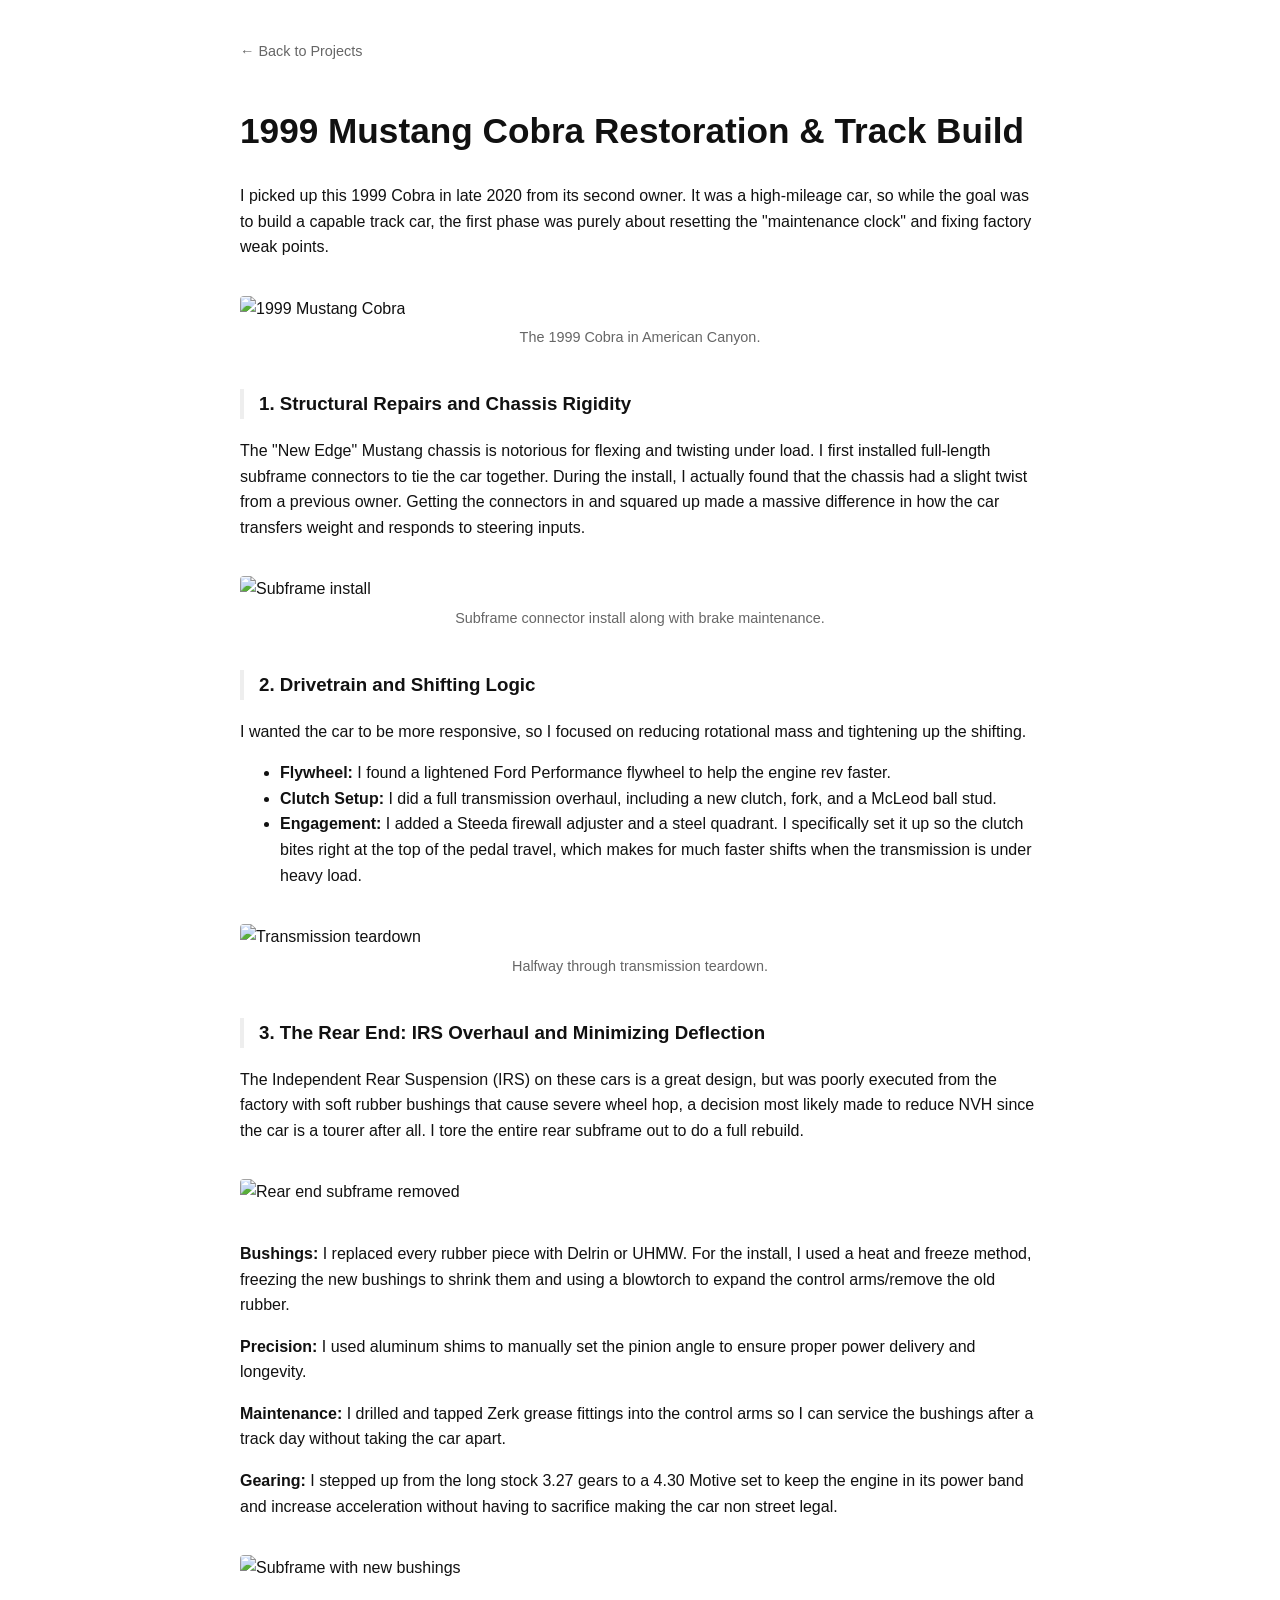
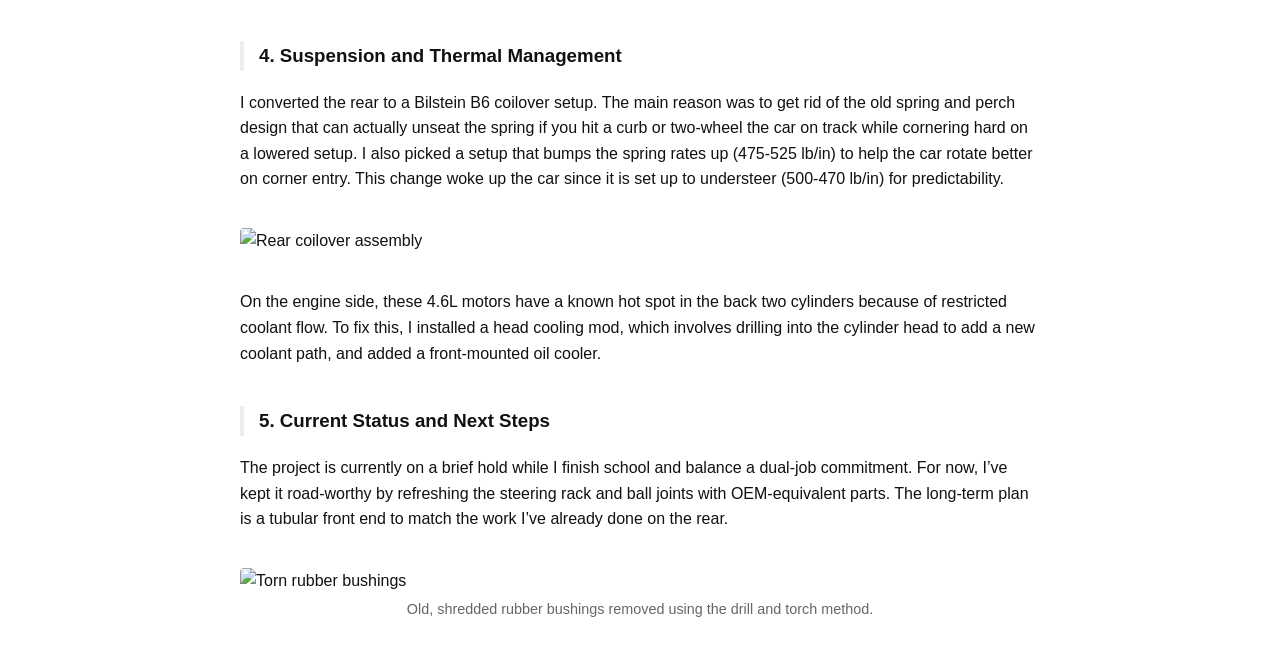
==== cobra.html @ 2c0dd55a "New images added as well as pages fleshed out" ====
<!DOCTYPE html>
<html lang="en">
<head>
    <meta charset="UTF-8">
    <meta name="viewport" content="width=device-width, initial-scale=1.0">
    <title>1999 Mustang Cobra Project | Nicholas Valencia</title>
    <style>
        body { font-family: -apple-system, sans-serif; line-height: 1.6; color: #111; max-width: 800px; margin: 40px auto; padding: 0 20px; }
        nav a { text-decoration: none; color: #666; font-size: 0.9rem; }
        h1 { margin-top: 20px; font-size: 2.2rem; }
        img { width: 100%; border-radius: 4px; margin: 20px 0; }
        .caption { font-size: 0.9rem; color: #666; text-align: center; margin-top: -15px; margin-bottom: 25px; }
        h3 { margin-top: 40px; border-left: 4px solid #eee; padding-left: 15px; }
        .back-nav { margin-bottom: 40px; display: block; }
    </style>
</head>
<body>
    <nav>
        <a href="index.html" class="back-nav">← Back to Projects</a>
    </nav>

    <h1>1999 Mustang Cobra Restoration & Track Build</h1>
    <p>I picked up this 1999 Cobra in late 2020 from its second owner. It was a high-mileage car, so while the goal was to build a capable track car, the first phase was purely about resetting the "maintenance clock" and fixing factory weak points.</p>
    
    <img src="images/cobra_sunset.jpg" alt="1999 Mustang Cobra">
    <p class="caption">The 1999 Cobra in American Canyon.</p>

    <h3>1. Structural Repairs and Chassis Rigidity</h3>
    <p>The "New Edge" Mustang chassis is notorious for flexing and twisting under load. I first installed full-length subframe connectors to tie the car together. During the install, I actually found that the chassis had a slight twist from a previous owner. Getting the connectors in and squared up made a massive difference in how the car transfers weight and responds to steering inputs.</p>
    
    <img src="images/subframe_install.jpg" alt="Subframe install">
    <p class="caption">Subframe connector install along with brake maintenance.</p>

    <h3>2. Drivetrain and Shifting Logic</h3>
    <p>I wanted the car to be more responsive, so I focused on reducing rotational mass and tightening up the shifting.</p>
    <ul>
        <li><strong>Flywheel:</strong> I found a lightened Ford Performance flywheel to help the engine rev faster.</li>
        <li><strong>Clutch Setup:</strong> I did a full transmission overhaul, including a new clutch, fork, and a McLeod ball stud.</li>
        <li><strong>Engagement:</strong> I added a Steeda firewall adjuster and a steel quadrant. I specifically set it up so the clutch bites right at the top of the pedal travel, which makes for much faster shifts when the transmission is under heavy load.</li>
    </ul>

    <img src="images/transmission.jpg" alt="Transmission teardown">
    <p class="caption">Halfway through transmission teardown.</p>

    <h3>3. The Rear End: IRS Overhaul and Minimizing Deflection</h3>
    <p>The Independent Rear Suspension (IRS) on these cars is a great design, but was poorly executed from the factory with soft rubber bushings that cause severe wheel hop, a decision most likely made to reduce NVH since the car is a tourer after all. I tore the entire rear subframe out to do a full rebuild.</p>
    
    <img src="images/rear_end_out.jpg" alt="Rear end subframe removed">

    <p><strong>Bushings:</strong> I replaced every rubber piece with Delrin or UHMW. For the install, I used a heat and freeze method, freezing the new bushings to shrink them and using a blowtorch to expand the control arms/remove the old rubber.</p>
    <p><strong>Precision:</strong> I used aluminum shims to manually set the pinion angle to ensure proper power delivery and longevity.</p>
    <p><strong>Maintenance:</strong> I drilled and tapped Zerk grease fittings into the control arms so I can service the bushings after a track day without taking the car apart.</p>
    <p><strong>Gearing:</strong> I stepped up from the long stock 3.27 gears to a 4.30 Motive set to keep the engine in its power band and increase acceleration without having to sacrifice making the car non street legal.</p>

    <img src="images/new_bushings.jpg" alt="Subframe with new bushings">

    <h3>4. Suspension and Thermal Management</h3>
    <p>I converted the rear to a Bilstein B6 coilover setup. The main reason was to get rid of the old spring and perch design that can actually unseat the spring if you hit a curb or two-wheel the car on track while cornering hard on a lowered setup. I also picked a setup that bumps the spring rates up (475-525 lb/in) to help the car rotate better on corner entry. This change woke up the car since it is set up to understeer (500-470 lb/in) for predictability.</p>

    <img src="images/coilovers.jpg" alt="Rear coilover assembly">

    <p>On the engine side, these 4.6L motors have a known hot spot in the back two cylinders because of restricted coolant flow. To fix this, I installed a head cooling mod, which involves drilling into the cylinder head to add a new coolant path, and added a front-mounted oil cooler.</p>

    <h3>5. Current Status and Next Steps</h3>
    <p>The project is currently on a brief hold while I finish school and balance a dual-job commitment. For now, I’ve kept it road-worthy by refreshing the steering rack and ball joints with OEM-equivalent parts. The long-term plan is a tubular front end to match the work I’ve already done on the rear.</p>

    <img src="images/old_bushings.jpg" alt="Torn rubber bushings">
    <p class="caption">Old, shredded rubber bushings removed using the drill and torch method.</p>
</body>
</html>
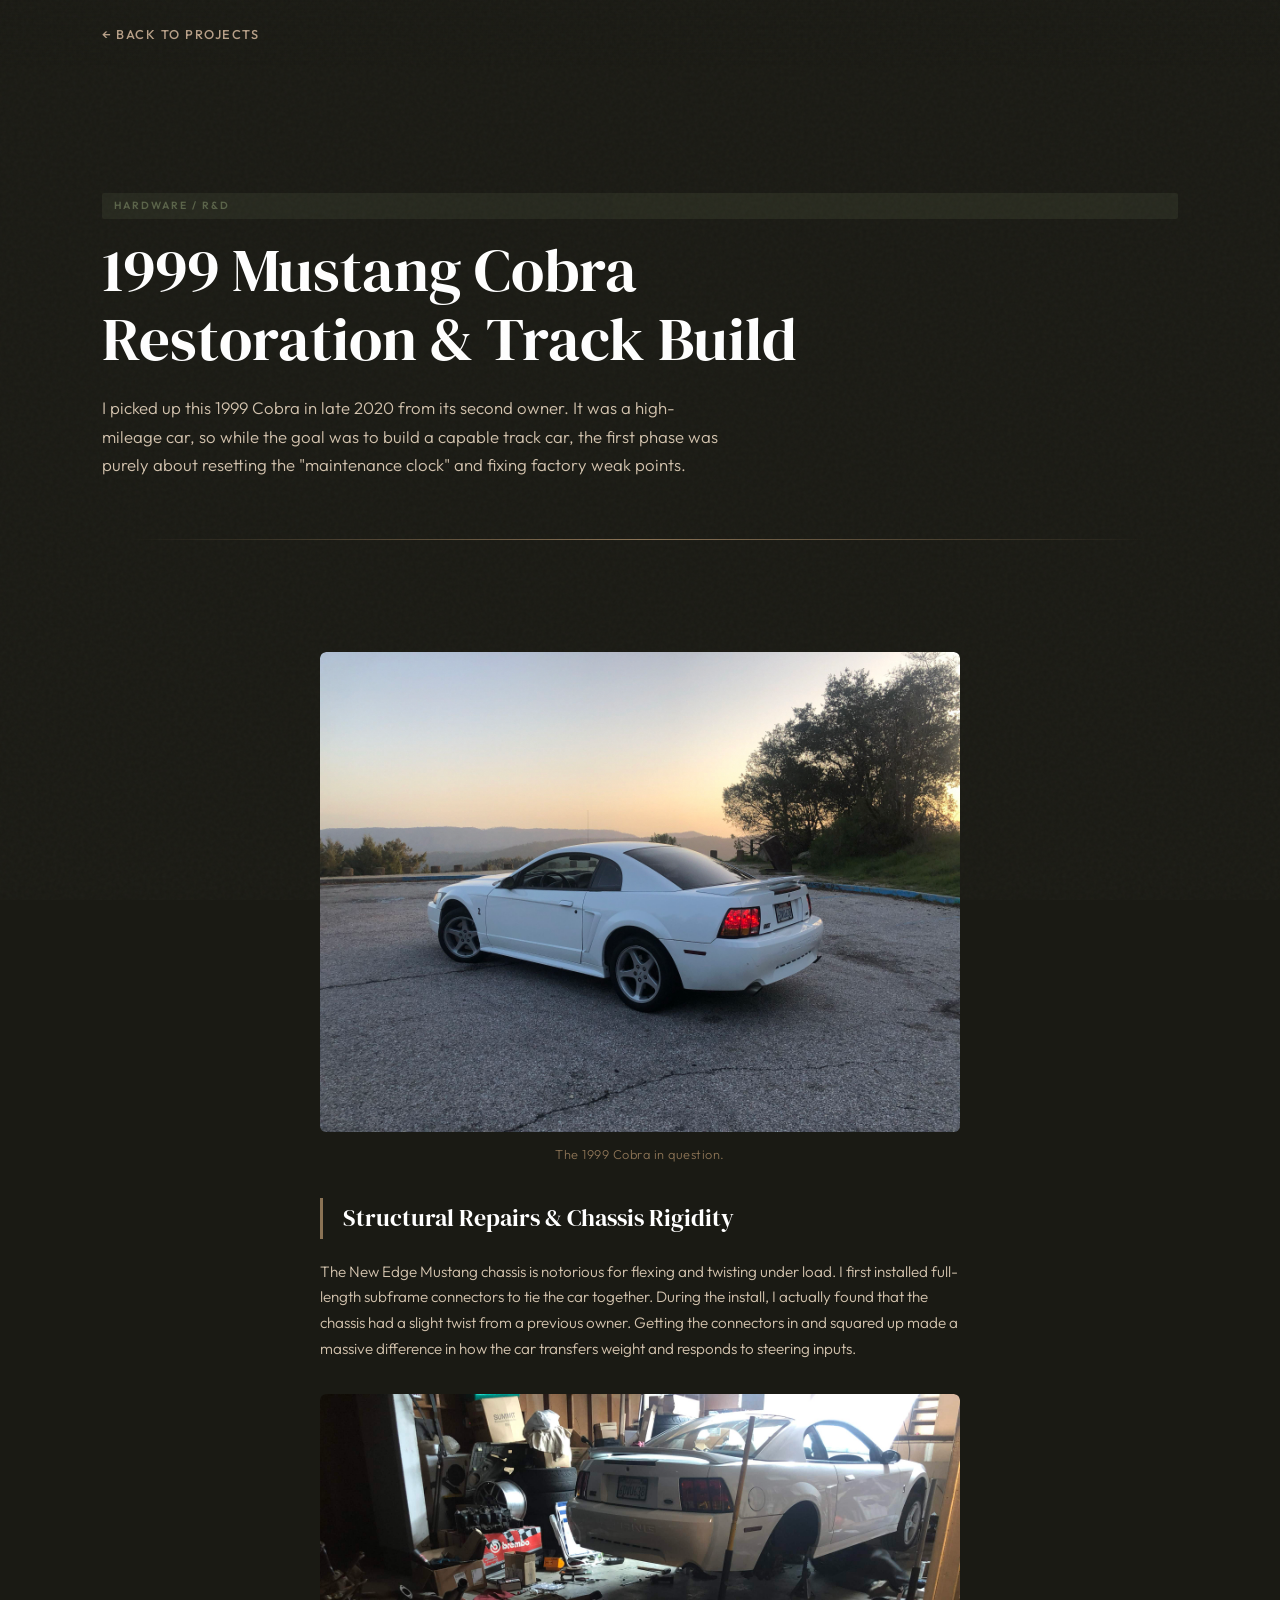
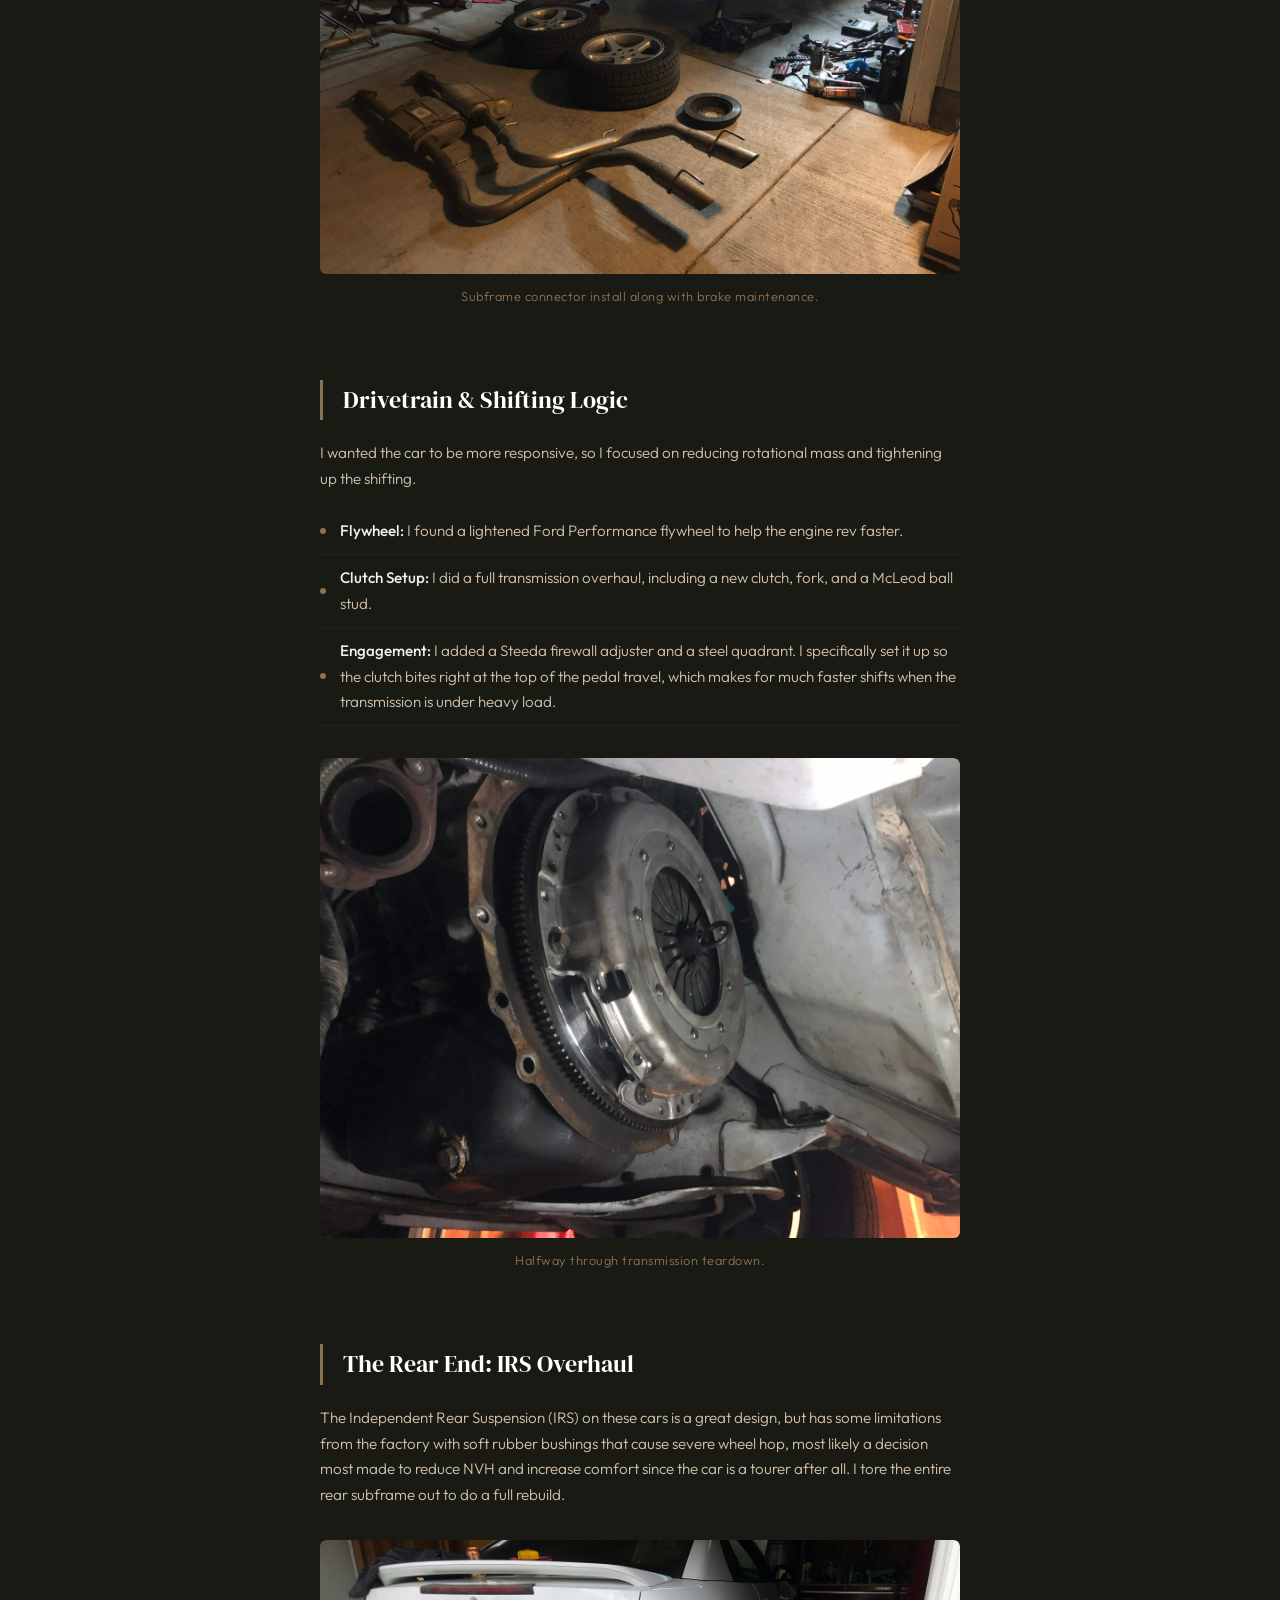
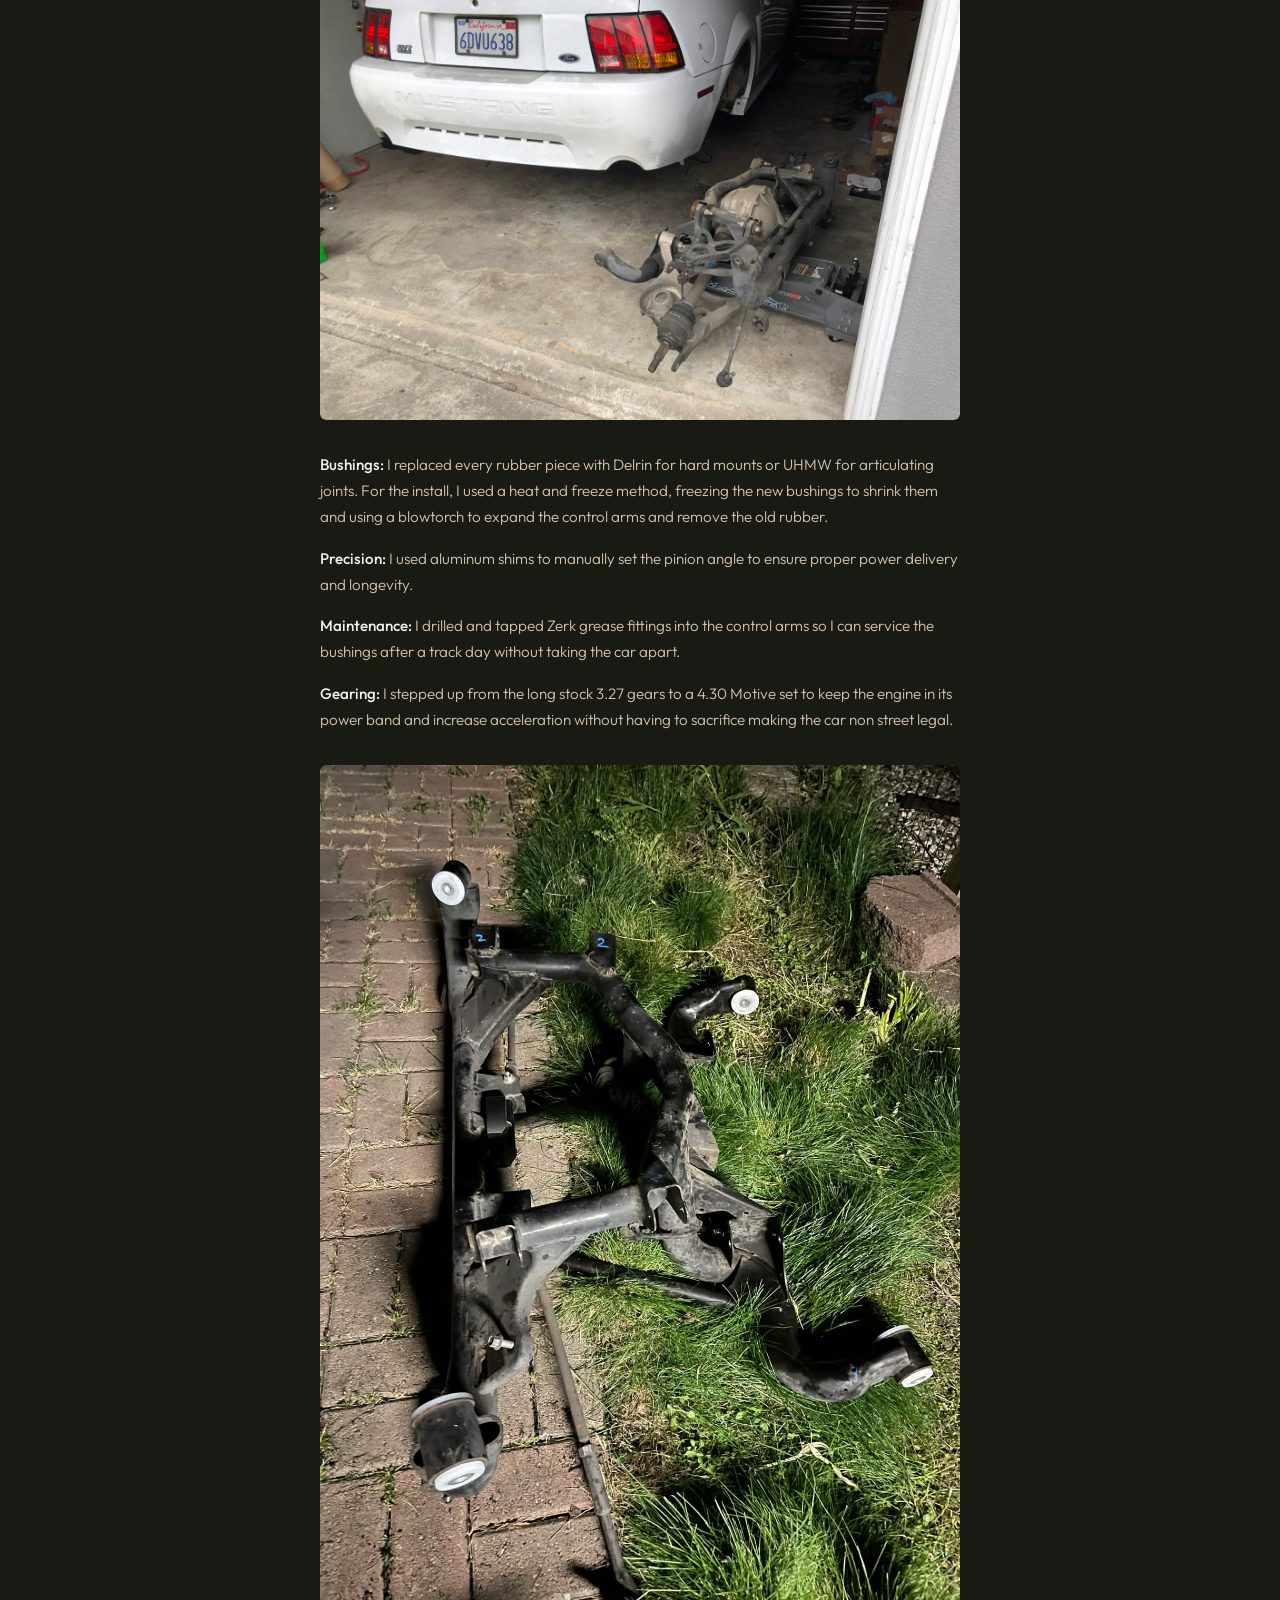
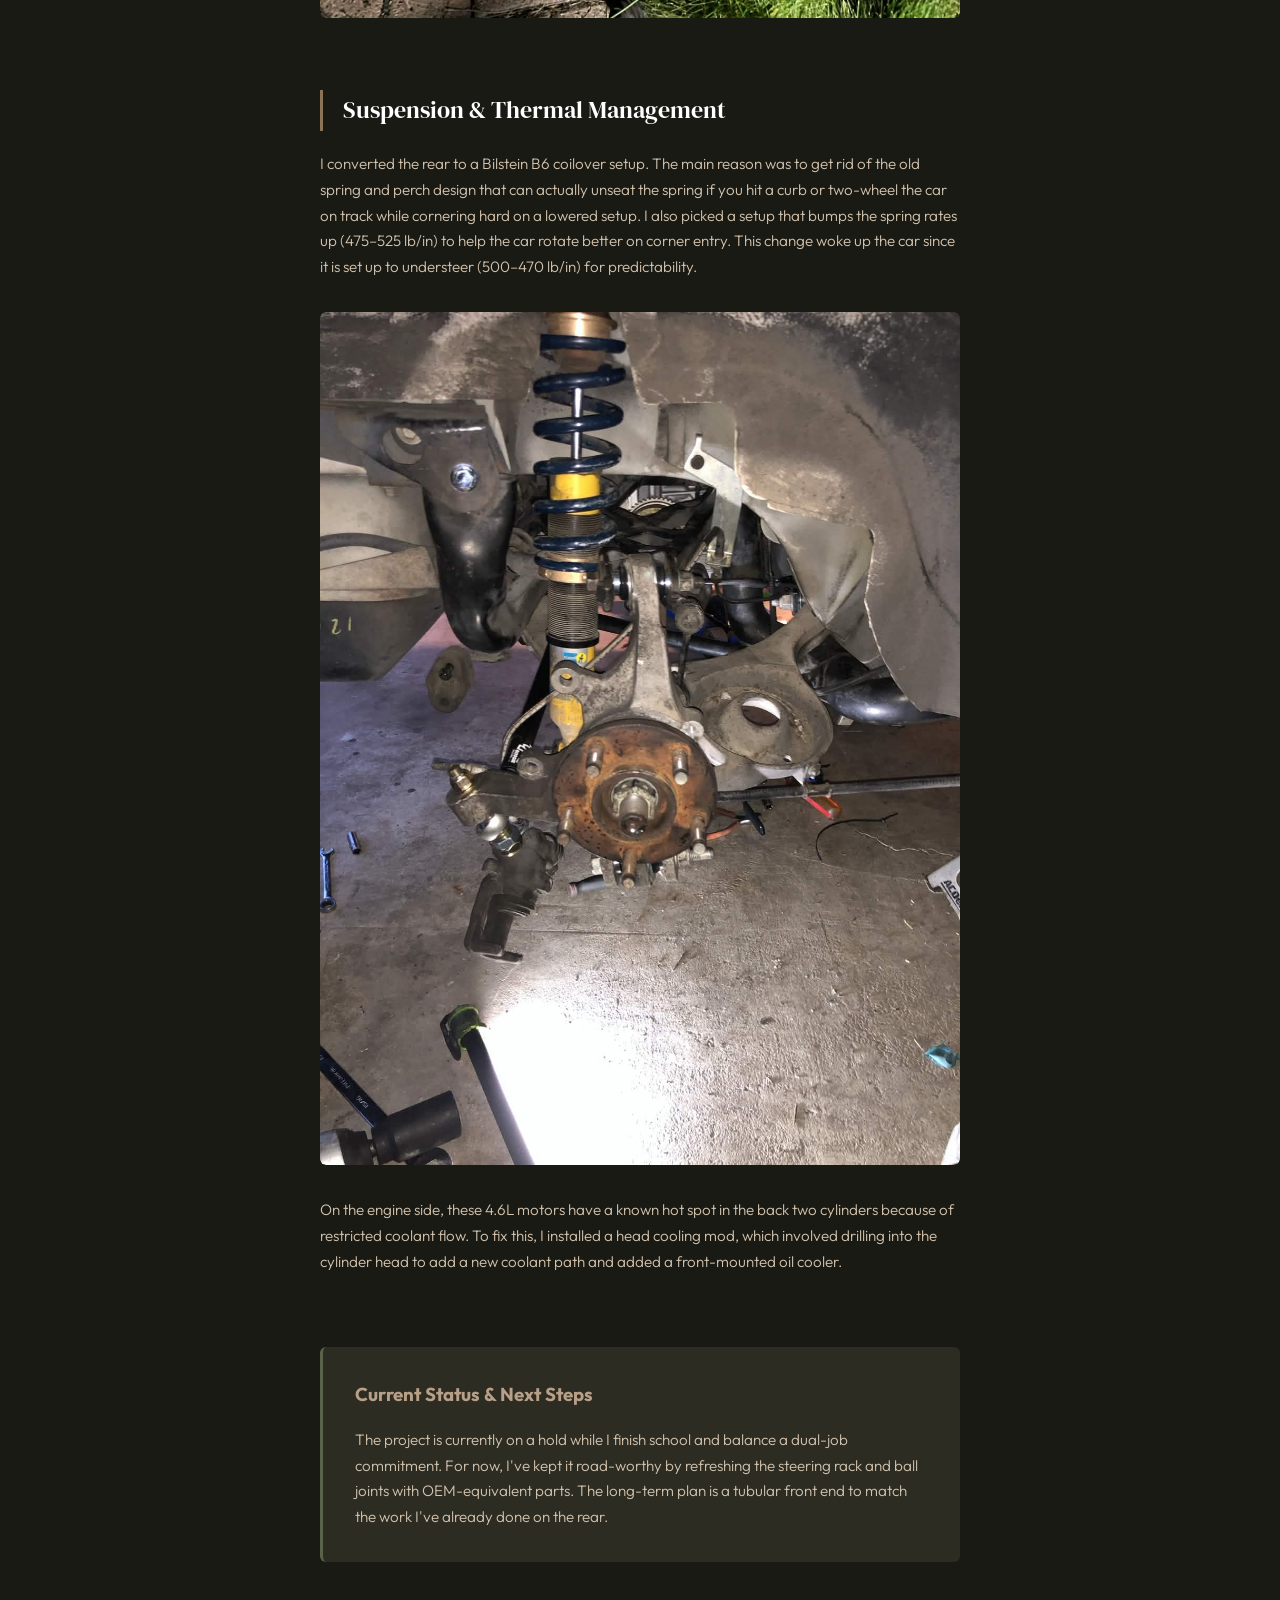
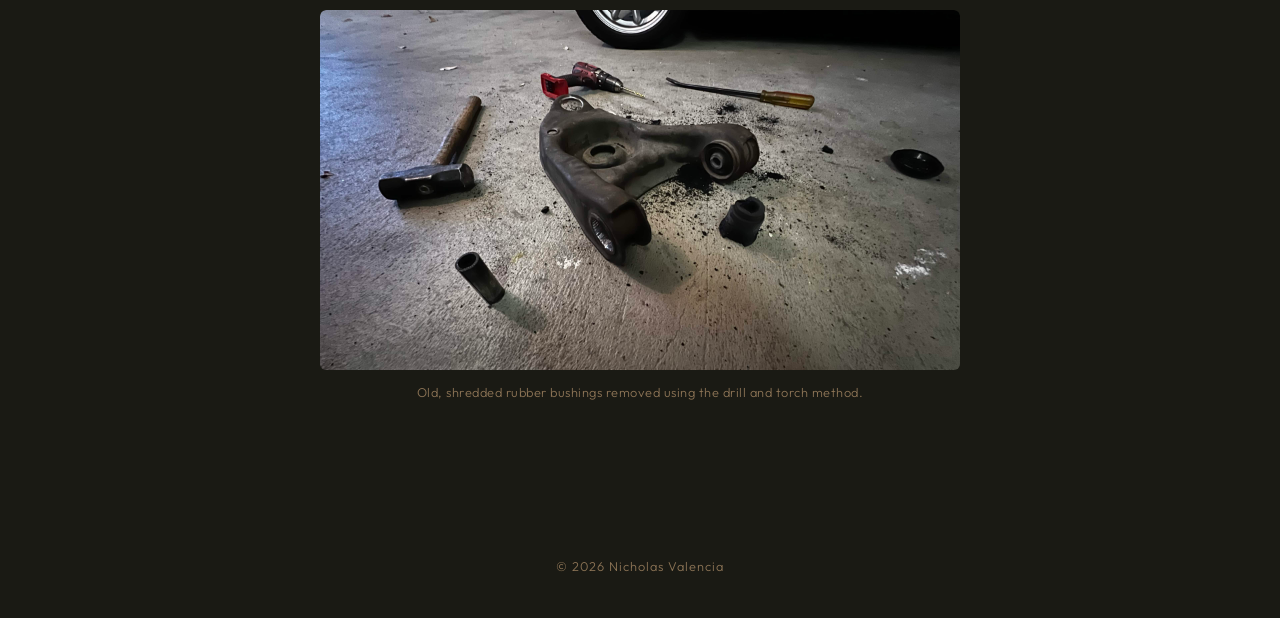
==== commit b387691e: "Added pages and images" ====
--- a/cobra.html
+++ b/cobra.html
@@ -4,67 +4,93 @@
     <meta charset="UTF-8">
     <meta name="viewport" content="width=device-width, initial-scale=1.0">
     <title>1999 Mustang Cobra Project | Nicholas Valencia</title>
-    <style>
-        body { font-family: -apple-system, sans-serif; line-height: 1.6; color: #111; max-width: 800px; margin: 40px auto; padding: 0 20px; }
-        nav a { text-decoration: none; color: #666; font-size: 0.9rem; }
-        h1 { margin-top: 20px; font-size: 2.2rem; }
-        img { width: 100%; border-radius: 4px; margin: 20px 0; }
-        .caption { font-size: 0.9rem; color: #666; text-align: center; margin-top: -15px; margin-bottom: 25px; }
-        h3 { margin-top: 40px; border-left: 4px solid #eee; padding-left: 15px; }
-        .back-nav { margin-bottom: 40px; display: block; }
-    </style>
+    <link rel="preconnect" href="https://fonts.googleapis.com">
+    <link rel="preconnect" href="https://fonts.gstatic.com" crossorigin>
+    <link href="https://fonts.googleapis.com/css2?family=DM+Serif+Display&family=Outfit:wght@300;400;500;600&display=swap" rel="stylesheet">
+    <link rel="stylesheet" href="css/style.css">
 </head>
 <body>
-    <nav>
-        <a href="index.html" class="back-nav">← Back to Projects</a>
+
+    <nav class="back-nav">
+        <a href="index.html">← Back to Projects</a>
     </nav>
 
-    <h1>1999 Mustang Cobra Restoration & Track Build</h1>
-    <p>I picked up this 1999 Cobra in late 2020 from its second owner. It was a high-mileage car, so while the goal was to build a capable track car, the first phase was purely about resetting the "maintenance clock" and fixing factory weak points.</p>
-    
-    <img src="images/cobra_sunset.jpg" alt="1999 Mustang Cobra">
-    <p class="caption">The 1999 Cobra in American Canyon.</p>
+    <section class="project-hero">
+        <span class="tag">Hardware / R&D</span>
+        <h1>1999 Mustang Cobra Restoration & Track Build</h1>
+        <p class="intro">I picked up this 1999 Cobra in late 2020 from its second owner. It was a high-mileage car, so while the goal was to build a capable track car, the first phase was purely about resetting the "maintenance clock" and fixing factory weak points.</p>
+    </section>
 
-    <h3>1. Structural Repairs and Chassis Rigidity</h3>
-    <p>The "New Edge" Mustang chassis is notorious for flexing and twisting under load. I first installed full-length subframe connectors to tie the car together. During the install, I actually found that the chassis had a slight twist from a previous owner. Getting the connectors in and squared up made a massive difference in how the car transfers weight and responds to steering inputs.</p>
-    
-    <img src="images/subframe_install.jpg" alt="Subframe install">
-    <p class="caption">Subframe connector install along with brake maintenance.</p>
+    <div class="content">
 
-    <h3>2. Drivetrain and Shifting Logic</h3>
-    <p>I wanted the car to be more responsive, so I focused on reducing rotational mass and tightening up the shifting.</p>
-    <ul>
-        <li><strong>Flywheel:</strong> I found a lightened Ford Performance flywheel to help the engine rev faster.</li>
-        <li><strong>Clutch Setup:</strong> I did a full transmission overhaul, including a new clutch, fork, and a McLeod ball stud.</li>
-        <li><strong>Engagement:</strong> I added a Steeda firewall adjuster and a steel quadrant. I specifically set it up so the clutch bites right at the top of the pedal travel, which makes for much faster shifts when the transmission is under heavy load.</li>
-    </ul>
+        <div class="image-block reveal">
+            <img src="images/cobra_sunset.jpg" alt="1999 Mustang Cobra">
+            <div class="image-caption">The 1999 Cobra in question.</div>
+        </div>
 
-    <img src="images/transmission.jpg" alt="Transmission teardown">
-    <p class="caption">Halfway through transmission teardown.</p>
+        <div class="content-block reveal">
+            <h3>Structural Repairs & Chassis Rigidity</h3>
+            <p>The New Edge Mustang chassis is notorious for flexing and twisting under load. I first installed full-length subframe connectors to tie the car together. During the install, I actually found that the chassis had a slight twist from a previous owner. Getting the connectors in and squared up made a massive difference in how the car transfers weight and responds to steering inputs.</p>
+            <div class="image-block">
+                <img src="images/subframe_install.jpg" alt="Subframe install">
+                <div class="image-caption">Subframe connector install along with brake maintenance.</div>
+            </div>
+        </div>
 
-    <h3>3. The Rear End: IRS Overhaul and Minimizing Deflection</h3>
-    <p>The Independent Rear Suspension (IRS) on these cars is a great design, but was poorly executed from the factory with soft rubber bushings that cause severe wheel hop, a decision most likely made to reduce NVH since the car is a tourer after all. I tore the entire rear subframe out to do a full rebuild.</p>
-    
-    <img src="images/rear_end_out.jpg" alt="Rear end subframe removed">
+        <div class="content-block reveal">
+            <h3>Drivetrain & Shifting Logic</h3>
+            <p>I wanted the car to be more responsive, so I focused on reducing rotational mass and tightening up the shifting.</p>
+            <ul>
+                <li><strong>Flywheel:</strong> I found a lightened Ford Performance flywheel to help the engine rev faster.</li>
+                <li><strong>Clutch Setup:</strong> I did a full transmission overhaul, including a new clutch, fork, and a McLeod ball stud.</li>
+                <li><strong>Engagement:</strong> I added a Steeda firewall adjuster and a steel quadrant. I specifically set it up so the clutch bites right at the top of the pedal travel, which makes for much faster shifts when the transmission is under heavy load.</li>
+            </ul>
+            <div class="image-block">
+                <img src="images/transmission.jpg" alt="Transmission teardown">
+                <div class="image-caption">Halfway through transmission teardown.</div>
+            </div>
+        </div>
 
-    <p><strong>Bushings:</strong> I replaced every rubber piece with Delrin or UHMW. For the install, I used a heat and freeze method, freezing the new bushings to shrink them and using a blowtorch to expand the control arms/remove the old rubber.</p>
-    <p><strong>Precision:</strong> I used aluminum shims to manually set the pinion angle to ensure proper power delivery and longevity.</p>
-    <p><strong>Maintenance:</strong> I drilled and tapped Zerk grease fittings into the control arms so I can service the bushings after a track day without taking the car apart.</p>
-    <p><strong>Gearing:</strong> I stepped up from the long stock 3.27 gears to a 4.30 Motive set to keep the engine in its power band and increase acceleration without having to sacrifice making the car non street legal.</p>
+        <div class="content-block reveal">
+            <h3>The Rear End: IRS Overhaul</h3>
+            <p>The Independent Rear Suspension (IRS) on these cars is a great design, but has some limitations from the factory with soft rubber bushings that cause severe wheel hop, most likely a decision most made to reduce NVH and increase comfort since the car is a tourer after all. I tore the entire rear subframe out to do a full rebuild.</p>
+            <div class="image-block">
+                <img src="images/rear_end_out.jpg" alt="Rear end subframe removed">
+            </div>
+            <p><strong>Bushings:</strong> I replaced every rubber piece with Delrin for hard mounts or UHMW for articulating joints. For the install, I used a heat and freeze method, freezing the new bushings to shrink them and using a blowtorch to expand the control arms and remove the old rubber.</p>
+            <p><strong>Precision:</strong> I used aluminum shims to manually set the pinion angle to ensure proper power delivery and longevity.</p>
+            <p><strong>Maintenance:</strong> I drilled and tapped Zerk grease fittings into the control arms so I can service the bushings after a track day without taking the car apart.</p>
+            <p><strong>Gearing:</strong> I stepped up from the long stock 3.27 gears to a 4.30 Motive set to keep the engine in its power band and increase acceleration without having to sacrifice making the car non street legal.</p>
+            <div class="image-block">
+                <img src="images/new_bushings.jpg" alt="Subframe with new bushings">
+            </div>
+        </div>
 
-    <img src="images/new_bushings.jpg" alt="Subframe with new bushings">
+        <div class="content-block reveal">
+            <h3>Suspension & Thermal Management</h3>
+            <p>I converted the rear to a Bilstein B6 coilover setup. The main reason was to get rid of the old spring and perch design that can actually unseat the spring if you hit a curb or two-wheel the car on track while cornering hard on a lowered setup. I also picked a setup that bumps the spring rates up (475–525 lb/in) to help the car rotate better on corner entry. This change woke up the car since it is set up to understeer (500–470 lb/in) for predictability.</p>
+            <div class="image-block">
+                <img src="images/coilovers.jpg" alt="Rear coilover assembly">
+            </div>
+            <p>On the engine side, these 4.6L motors have a known hot spot in the back two cylinders because of restricted coolant flow. To fix this, I installed a head cooling mod, which involved drilling into the cylinder head to add a new coolant path and added a front-mounted oil cooler.</p>
+        </div>
 
-    <h3>4. Suspension and Thermal Management</h3>
-    <p>I converted the rear to a Bilstein B6 coilover setup. The main reason was to get rid of the old spring and perch design that can actually unseat the spring if you hit a curb or two-wheel the car on track while cornering hard on a lowered setup. I also picked a setup that bumps the spring rates up (475-525 lb/in) to help the car rotate better on corner entry. This change woke up the car since it is set up to understeer (500-470 lb/in) for predictability.</p>
+        <div class="status-block reveal">
+            <h3>Current Status & Next Steps</h3>
+            <p>The project is currently on a hold while I finish school and balance a dual-job commitment. For now, I've kept it road-worthy by refreshing the steering rack and ball joints with OEM-equivalent parts. The long-term plan is a tubular front end to match the work I've already done on the rear.</p>
+        </div>
 
-    <img src="images/coilovers.jpg" alt="Rear coilover assembly">
+        <div class="image-block reveal" style="margin-top: 48px;">
+            <img src="images/old_bushings.jpg" alt="Torn rubber bushings">
+            <div class="image-caption">Old, shredded rubber bushings removed using the drill and torch method.</div>
+        </div>
 
-    <p>On the engine side, these 4.6L motors have a known hot spot in the back two cylinders because of restricted coolant flow. To fix this, I installed a head cooling mod, which involves drilling into the cylinder head to add a new coolant path, and added a front-mounted oil cooler.</p>
+    </div>
 
-    <h3>5. Current Status and Next Steps</h3>
-    <p>The project is currently on a brief hold while I finish school and balance a dual-job commitment. For now, I’ve kept it road-worthy by refreshing the steering rack and ball joints with OEM-equivalent parts. The long-term plan is a tubular front end to match the work I’ve already done on the rear.</p>
+    <footer class="footer">
+        © 2026 Nicholas Valencia
+    </footer>
 
-    <img src="images/old_bushings.jpg" alt="Torn rubber bushings">
-    <p class="caption">Old, shredded rubber bushings removed using the drill and torch method.</p>
+    <script src="js/main.js"></script>
 </body>
 </html>
--- a/css/style.css
+++ b/css/style.css
@@ -0,0 +1,500 @@
+/* ==========================================
+   SHARED STYLES
+   ========================================== */
+
+*, *::before, *::after { margin: 0; padding: 0; box-sizing: border-box; }
+
+:root {
+    --earth-dark: #1a1a14;
+    --earth-deep: #2c2c22;
+    --earth-olive: #3d3f2e;
+    --earth-sage: #5a6349;
+    --earth-warm: #8b7355;
+    --earth-sand: #b8a088;
+    --earth-light: #d4c4af;
+    --white: #f5f0eb;
+    --white-pure: #ffffff;
+    --accent: #a68b6b;
+}
+
+html { scroll-behavior: smooth; }
+
+body {
+    font-family: 'Outfit', sans-serif;
+    font-weight: 300;
+    background: var(--earth-dark);
+    color: var(--white);
+    line-height: 1.7;
+    overflow-x: hidden;
+}
+
+/* Grain overlay */
+body::before {
+    content: '';
+    position: fixed;
+    top: 0; left: 0; right: 0; bottom: 0;
+    background-image: url("data:image/svg+xml,%3Csvg viewBox='0 0 256 256' xmlns='http://www.w3.org/2000/svg'%3E%3Cfilter id='noise'%3E%3CfeTurbulence type='fractalNoise' baseFrequency='0.9' numOctaves='4' stitchTiles='stitch'/%3E%3C/filter%3E%3Crect width='100%25' height='100%25' filter='url(%23noise)' opacity='0.03'/%3E%3C/svg%3E");
+    pointer-events: none;
+    z-index: 999;
+}
+
+/* Scroll animations */
+.reveal {
+    opacity: 0;
+    transform: translateY(30px);
+    transition: opacity 0.7s ease, transform 0.7s ease;
+}
+
+.reveal.visible {
+    opacity: 1;
+    transform: translateY(0);
+}
+
+@keyframes fadeUp {
+    to { opacity: 1; transform: translateY(0); }
+}
+
+/* Footer */
+.footer {
+    padding: 40px clamp(30px, 8vw, 120px);
+    text-align: center;
+    font-size: 0.8rem;
+    color: var(--earth-warm);
+    letter-spacing: 1px;
+}
+
+
+
+/* ==========================================
+   INDEX PAGE — HERO
+   ========================================== */
+
+.hero {
+    min-height: 100vh;
+    display: flex;
+    flex-direction: column;
+    justify-content: center;
+    padding: 60px clamp(30px, 8vw, 120px) 40px;
+    min-height: auto;
+    position: relative;
+}
+
+.hero::after {
+    content: '';
+    position: absolute;
+    bottom: 0;
+    left: 10%;
+    right: 10%;
+    height: 1px;
+    background: linear-gradient(90deg, transparent, var(--earth-warm), transparent);
+}
+
+.hero-label {
+    font-size: 0.75rem;
+    font-weight: 500;
+    letter-spacing: 3px;
+    text-transform: uppercase;
+    color: var(--earth-sand);
+    /* margin-bottom: 24px; */
+    opacity: 0;
+    transform: translateY(20px);
+    animation: fadeUp 0.8s ease forwards 0.2s;
+}
+
+.hero h1 {
+    font-family: 'DM Serif Display', serif;
+    font-size: clamp(3rem, 7vw, 5.5rem);
+    font-weight: 400;
+    line-height: 1.1;
+    letter-spacing: -1px;
+    color: var(--white-pure);
+    margin-bottom: 24px;
+    opacity: 0;
+    transform: translateY(30px);
+    animation: fadeUp 0.8s ease forwards 0.4s;
+}
+
+.hero-desc {
+    max-width: 560px;
+    font-size: 1.05rem;
+    color: var(--earth-light);
+    margin-bottom: 40px;
+    opacity: 0;
+    transform: translateY(20px);
+    animation: fadeUp 0.8s ease forwards 0.6s;
+}
+
+.contact-links {
+    display: flex;
+    gap: 28px;
+    opacity: 0;
+    transform: translateY(20px);
+    animation: fadeUp 0.8s ease forwards 0.8s;
+}
+
+.contact-links a {
+    color: var(--earth-sand);
+    text-decoration: none;
+    font-size: 0.85rem;
+    font-weight: 500;
+    letter-spacing: 1.5px;
+    text-transform: uppercase;
+    position: relative;
+    transition: color 0.3s ease;
+}
+
+.contact-links a::after {
+    content: '';
+    position: absolute;
+    bottom: -4px;
+    left: 0;
+    width: 0;
+    height: 1px;
+    background: var(--accent);
+    transition: width 0.3s ease;
+}
+
+.contact-links a:hover { color: var(--white-pure); }
+.contact-links a:hover::after { width: 100%; }
+
+.headshot {
+    width: 100%;
+    height: 100%;
+    object-fit: cover;
+    display: block;
+    
+    /* 1. Set the 'anchor' point to the right side where your face is */
+    transform-origin: 58% 40%; 
+    
+    /* 2. Zoom in from that anchor point */
+    /* Increase this number (e.g., 2.5) to zoom in closer to your face */
+    transform: scale(2.2); 
+}
+
+.profile-container {
+    width: 180px;
+    height: 180px;
+    border-radius: 50%;
+    overflow: hidden; /* Essential: This clips the 'zoomed' image into a circle */
+    border: 2px solid var(--earth-sage);
+    margin-bottom: 24px;
+    background: var(--earth-deep);
+}
+
+
+/* ==========================================
+   INDEX PAGE — SECTIONS
+   ========================================== */
+
+.section {
+    padding: 100px clamp(30px, 8vw, 120px);
+    position: relative;
+}
+
+.section-label {
+    font-size: 0.7rem;
+    font-weight: 600;
+    letter-spacing: 3px;
+    text-transform: uppercase;
+    color: var(--earth-warm);
+    margin-bottom: 48px;
+}
+
+.about-section {
+    background: var(--earth-deep);
+}
+
+.about-text {
+    font-family: 'DM Serif Display', serif;
+    font-size: clamp(1.4rem, 3vw, 2rem);
+    line-height: 1.5;
+    color: var(--earth-light);
+    max-width: 700px;
+}
+
+
+/* ==========================================
+   INDEX PAGE — PROJECTS
+   ========================================== */
+
+.projects-grid {
+    display: flex;
+    flex-direction: column;
+    gap: 0;
+}
+
+.project-item {
+    display: grid;
+    grid-template-columns: 1fr auto;
+    align-items: center;
+    padding: 40px 0;
+    border-bottom: 1px solid rgba(138, 115, 85, 0.15);
+    text-decoration: none;
+    color: inherit;
+    transition: all 0.4s ease;
+    cursor: pointer;
+    position: relative;
+}
+
+.project-item:first-child {
+    border-top: 1px solid rgba(138, 115, 85, 0.15);
+}
+
+.project-item:hover {
+    padding-left: 20px;
+}
+
+.project-item:hover .project-title {
+    color: var(--white-pure);
+}
+
+.project-item:hover .project-arrow {
+    transform: translateX(6px);
+    opacity: 1;
+}
+
+.project-tag {
+    display: inline-block;
+    font-size: 0.65rem;
+    font-weight: 600;
+    letter-spacing: 2px;
+    text-transform: uppercase;
+    color: var(--earth-sage);
+    background: rgba(90, 99, 73, 0.2);
+    padding: 4px 12px;
+    border-radius: 2px;
+    margin-bottom: 10px;
+}
+
+.project-title {
+    font-family: 'DM Serif Display', serif;
+    font-size: clamp(1.3rem, 2.5vw, 1.8rem);
+    color: var(--earth-light);
+    transition: color 0.3s ease;
+    margin-bottom: 8px;
+}
+
+.project-desc {
+    font-size: 0.92rem;
+    color: var(--earth-sand);
+    max-width: 600px;
+    line-height: 1.6;
+}
+
+.project-arrow {
+    font-size: 1.5rem;
+    color: var(--earth-warm);
+    opacity: 0;
+    transform: translateX(0);
+    transition: all 0.3s ease;
+}
+
+
+/* ==========================================
+   COBRA PAGE — BACK NAV
+   ========================================== */
+
+.back-nav {
+    position: fixed;
+    top: 0;
+    left: 0;
+    right: 0;
+    padding: 20px clamp(30px, 8vw, 120px);
+    z-index: 100;
+    background: linear-gradient(to bottom, var(--earth-dark), transparent);
+}
+
+.back-nav a {
+    color: var(--earth-sand);
+    text-decoration: none;
+    font-size: 0.8rem;
+    font-weight: 500;
+    letter-spacing: 1.5px;
+    text-transform: uppercase;
+    transition: color 0.3s ease;
+}
+
+.back-nav a:hover { color: var(--white-pure); }
+
+
+/* ==========================================
+   COBRA PAGE — HERO
+   ========================================== */
+
+.project-hero {
+    min-height: 60vh;
+    display: flex;
+    flex-direction: column;
+    justify-content: flex-end;
+    padding: 0 clamp(30px, 8vw, 120px) 60px;
+    position: relative;
+}
+
+.project-hero::after {
+    content: '';
+    position: absolute;
+    bottom: 0;
+    left: 10%;
+    right: 10%;
+    height: 1px;
+    background: linear-gradient(90deg, transparent, var(--earth-warm), transparent);
+}
+
+.project-hero .tag {
+    font-size: 0.65rem;
+    font-weight: 600;
+    letter-spacing: 2px;
+    text-transform: uppercase;
+    color: var(--earth-sage);
+    background: rgba(90, 99, 73, 0.2);
+    padding: 4px 12px;
+    border-radius: 2px;
+    display: inline-block;
+    margin-bottom: 16px;
+    opacity: 0;
+    transform: translateY(20px);
+    animation: fadeUp 0.8s ease forwards 0.2s;
+}
+
+.project-hero h1 {
+    font-family: 'DM Serif Display', serif;
+    font-size: clamp(2.2rem, 5vw, 3.8rem);
+    font-weight: 400;
+    line-height: 1.15;
+    color: var(--white-pure);
+    max-width: 700px;
+    margin-bottom: 20px;
+    opacity: 0;
+    transform: translateY(30px);
+    animation: fadeUp 0.8s ease forwards 0.4s;
+}
+
+.project-hero .intro {
+    font-size: 1.05rem;
+    color: var(--earth-light);
+    max-width: 620px;
+    opacity: 0;
+    transform: translateY(20px);
+    animation: fadeUp 0.8s ease forwards 0.6s;
+}
+
+
+/* ==========================================
+   COBRA PAGE — CONTENT
+   ========================================== */
+
+.content {
+    max-width: 720px;
+    margin: 0 auto;
+    padding: 80px clamp(24px, 6vw, 40px);
+}
+
+.content-block {
+    margin-bottom: 72px;
+}
+
+.content-block h3 {
+    font-family: 'DM Serif Display', serif;
+    font-size: 1.5rem;
+    font-weight: 400;
+    color: var(--white-pure);
+    margin-bottom: 20px;
+    padding-left: 20px;
+    border-left: 3px solid var(--earth-warm);
+}
+
+.content-block p {
+    color: var(--earth-light);
+    font-size: 0.95rem;
+    margin-bottom: 16px;
+}
+
+.content-block strong {
+    color: var(--white);
+    font-weight: 500;
+}
+
+.content-block ul {
+    list-style: none;
+    padding: 0;
+    margin: 16px 0;
+}
+
+.content-block ul li {
+    color: var(--earth-light);
+    font-size: 0.95rem;
+    padding: 10px 0 10px 20px;
+    position: relative;
+    border-bottom: 1px solid rgba(138, 115, 85, 0.1);
+}
+
+.content-block ul li::before {
+    content: '';
+    position: absolute;
+    left: 0;
+    top: 50%;
+    transform: translateY(-50%);
+    width: 6px;
+    height: 6px;
+    border-radius: 50%;
+    background: var(--earth-warm);
+}
+
+.image-block {
+    margin: 32px 0;
+    border-radius: 6px;
+    overflow: hidden;
+    position: relative;
+}
+
+.image-block img {
+    width: 100%;
+    display: block;
+    border-radius: 6px;
+    background: var(--earth-deep);
+    min-height: 200px;
+}
+
+.image-caption {
+    font-size: 0.8rem;
+    color: var(--earth-warm);
+    text-align: center;
+    margin-top: 12px;
+    letter-spacing: 0.5px;
+}
+
+.status-block {
+    background: var(--earth-deep);
+    border-radius: 6px;
+    padding: 32px;
+    border-left: 3px solid var(--earth-sage);
+    margin-top: 60px;
+}
+
+.status-block h3 {
+    border: none;
+    padding-left: 0;
+    margin-bottom: 16px;
+    color: var(--earth-sand);
+}
+
+.status-block p {
+    color: var(--earth-light);
+    font-size: 0.95rem;
+}
+
+
+/* ==========================================
+   RESPONSIVE
+   ========================================== */
+
+@media (max-width: 600px) {
+    .hero { min-height: 90vh; padding: 40px 24px; }
+    .section { padding: 60px 24px; }
+    .contact-links { flex-wrap: wrap; gap: 16px; }
+    .project-item { grid-template-columns: 1fr; gap: 8px; }
+    .project-arrow { display: none; }
+    .project-hero { min-height: 50vh; padding: 0 24px 40px; }
+    .content { padding: 40px 24px; }
+    .back-nav { padding: 16px 24px; }
+}
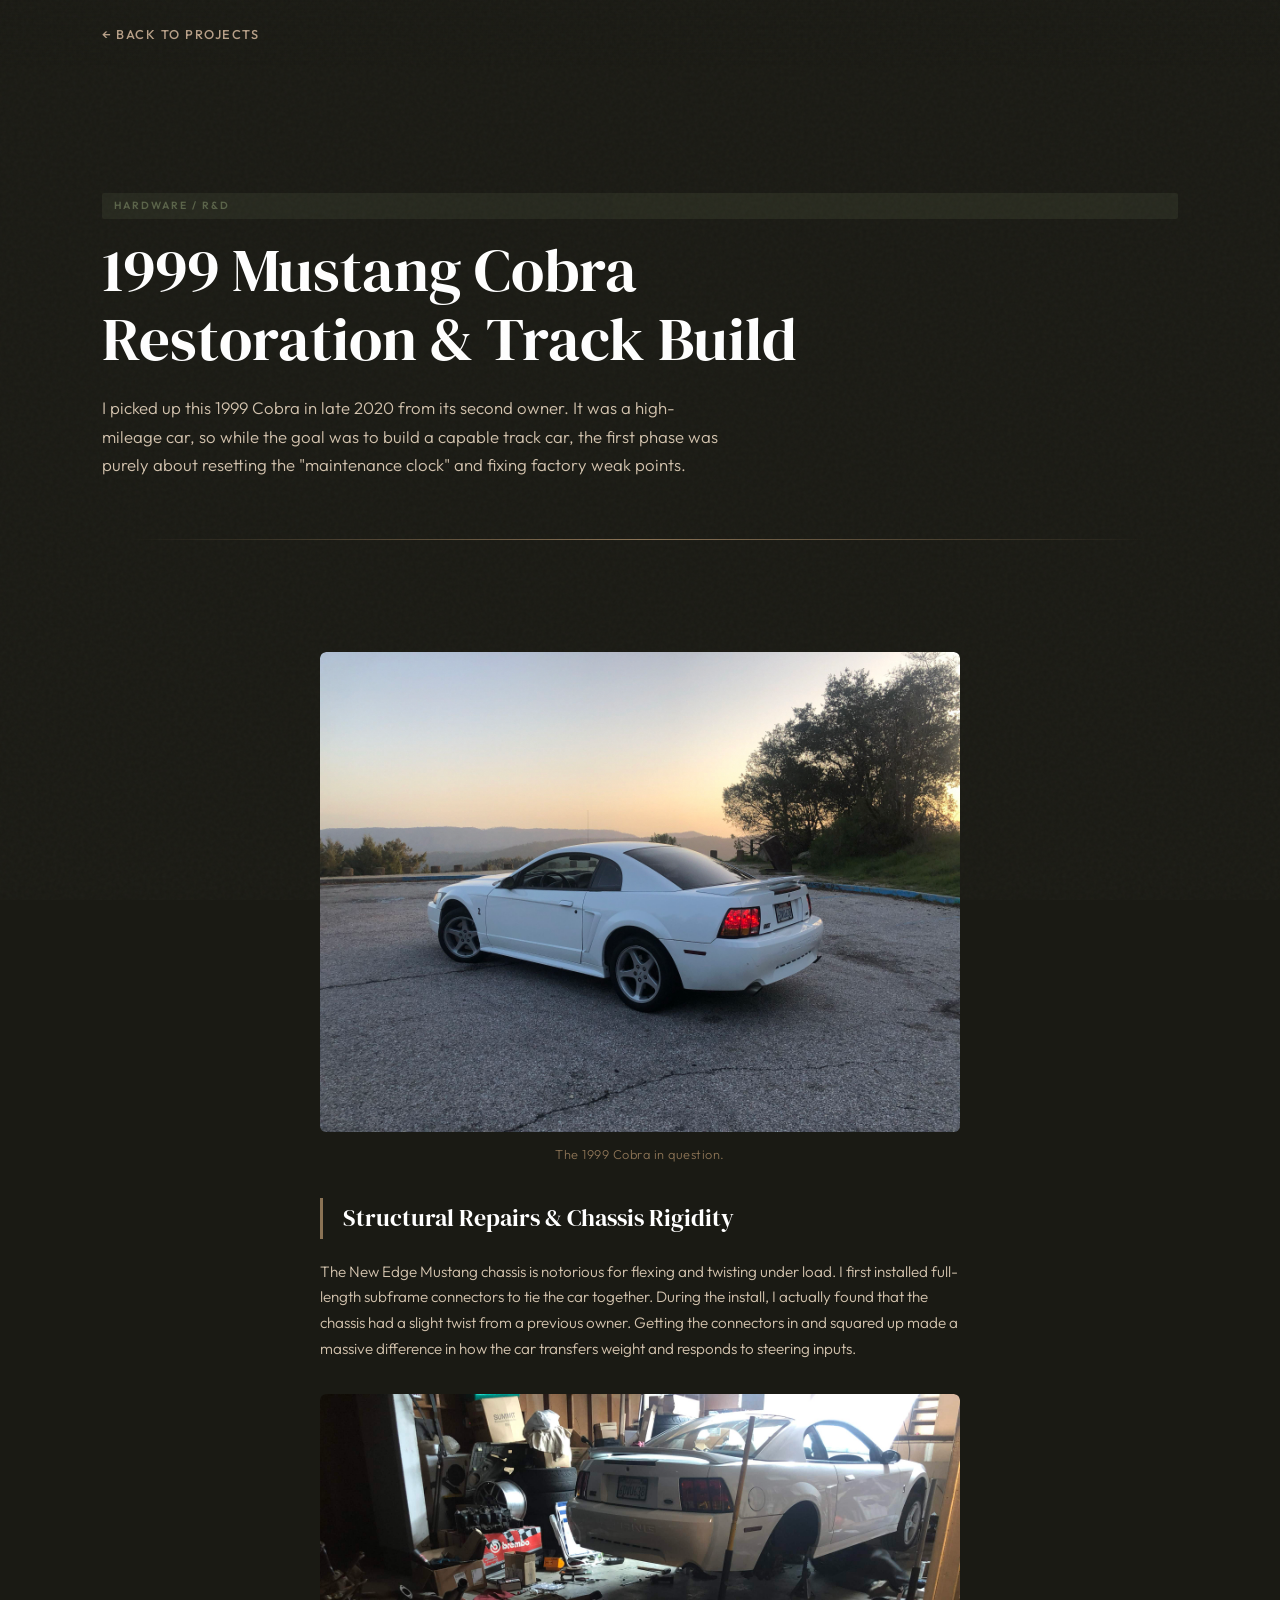
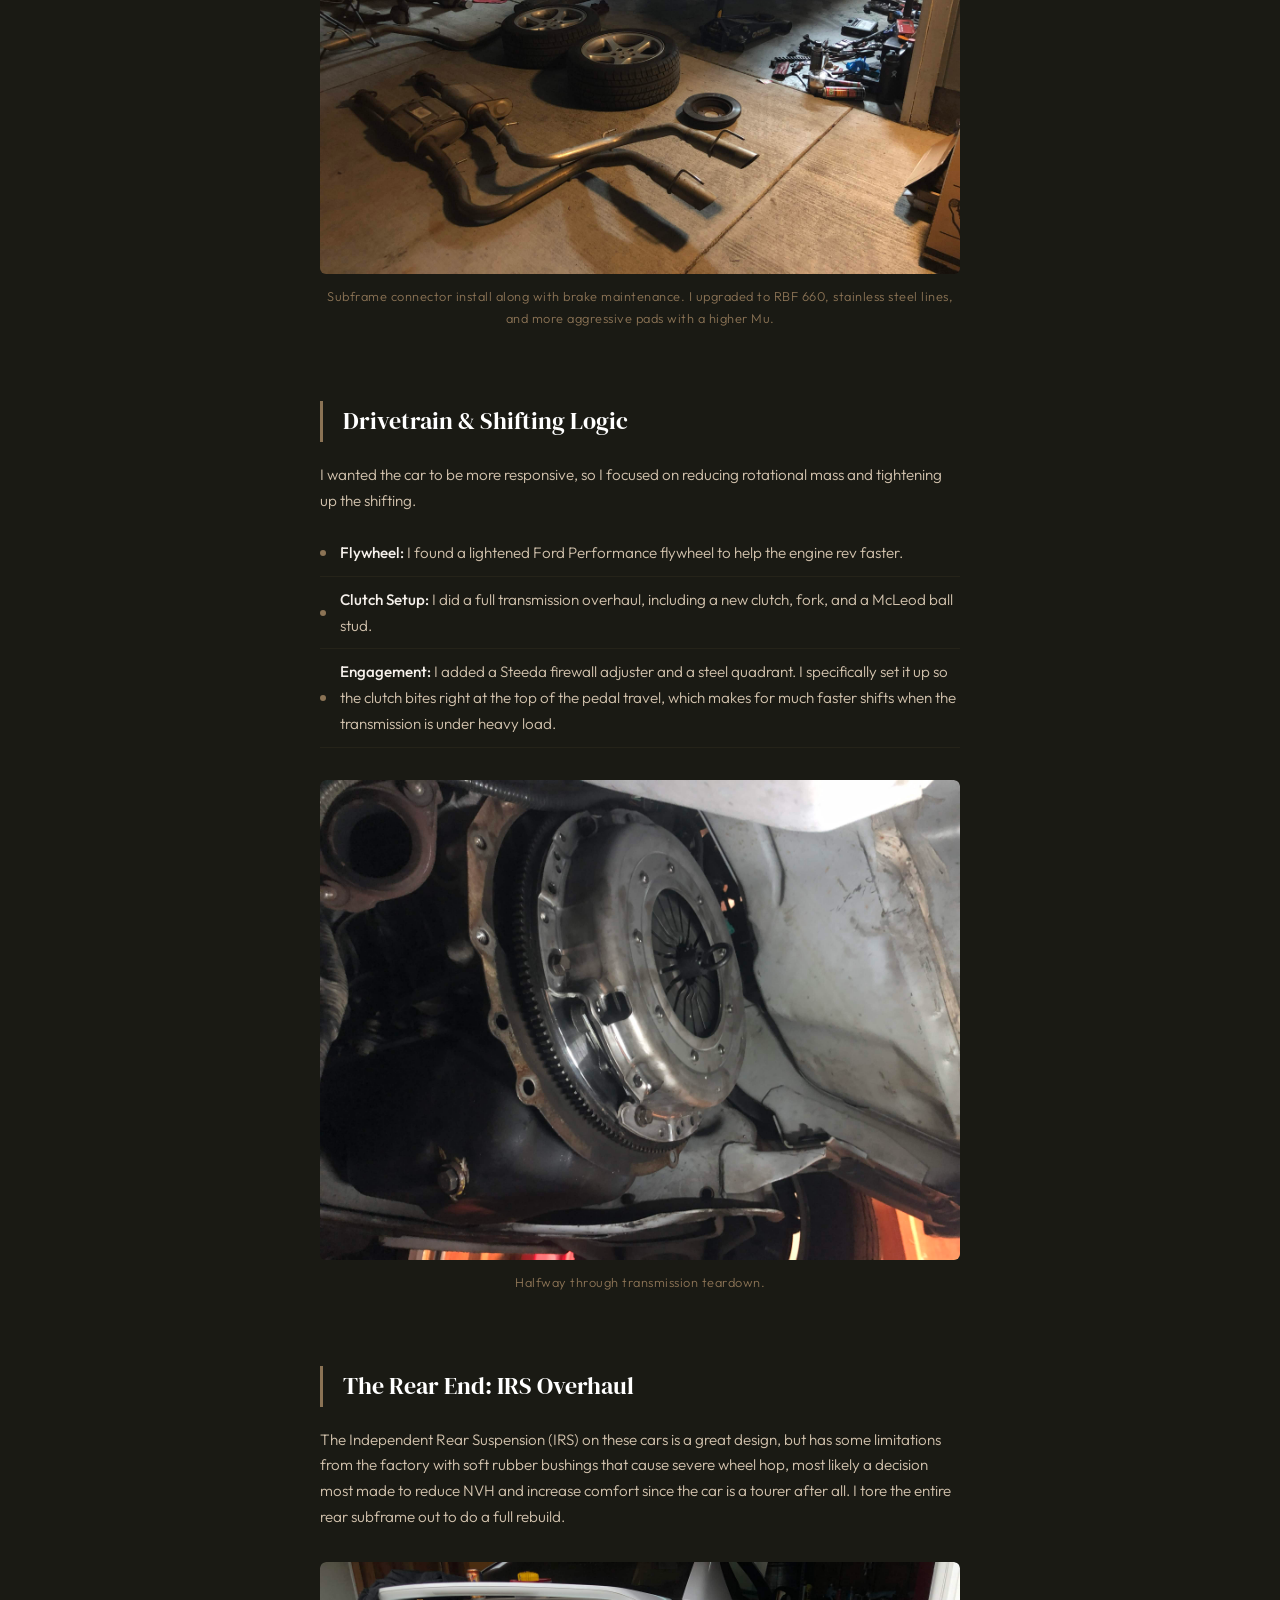
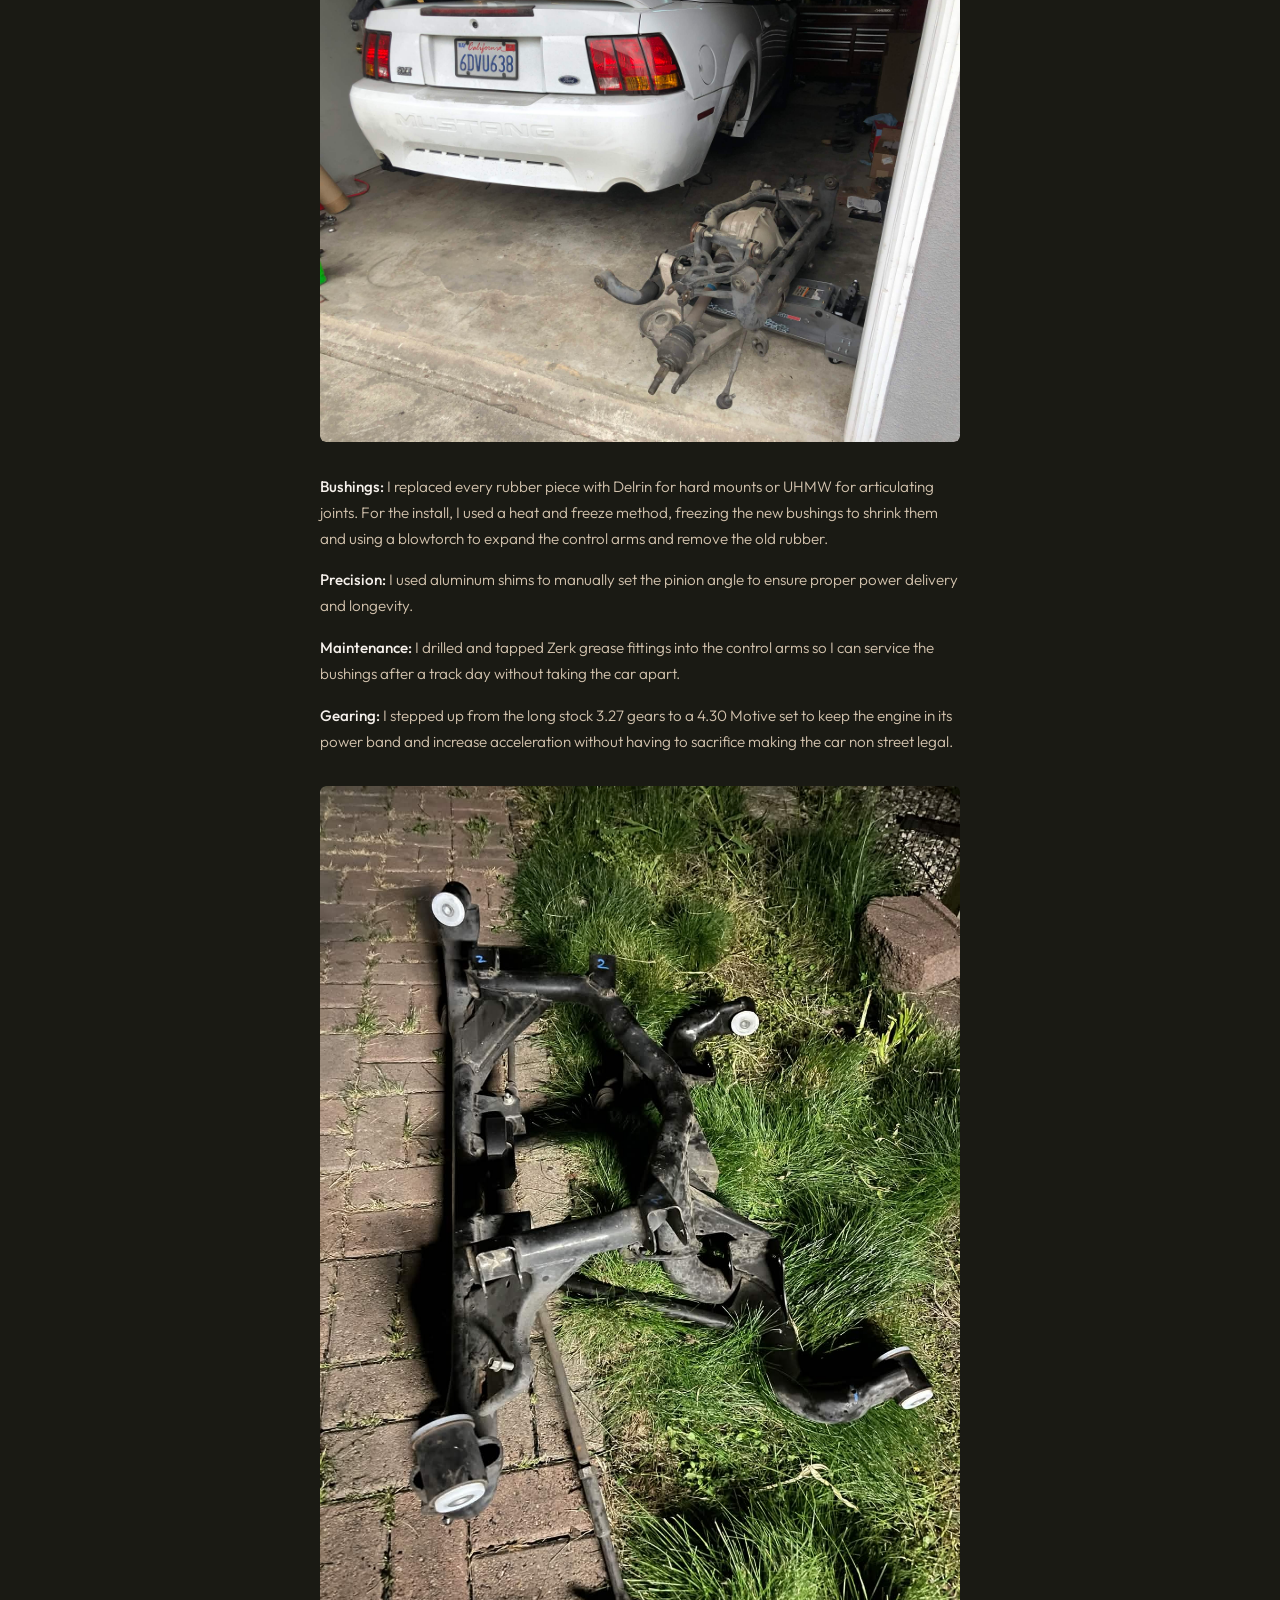
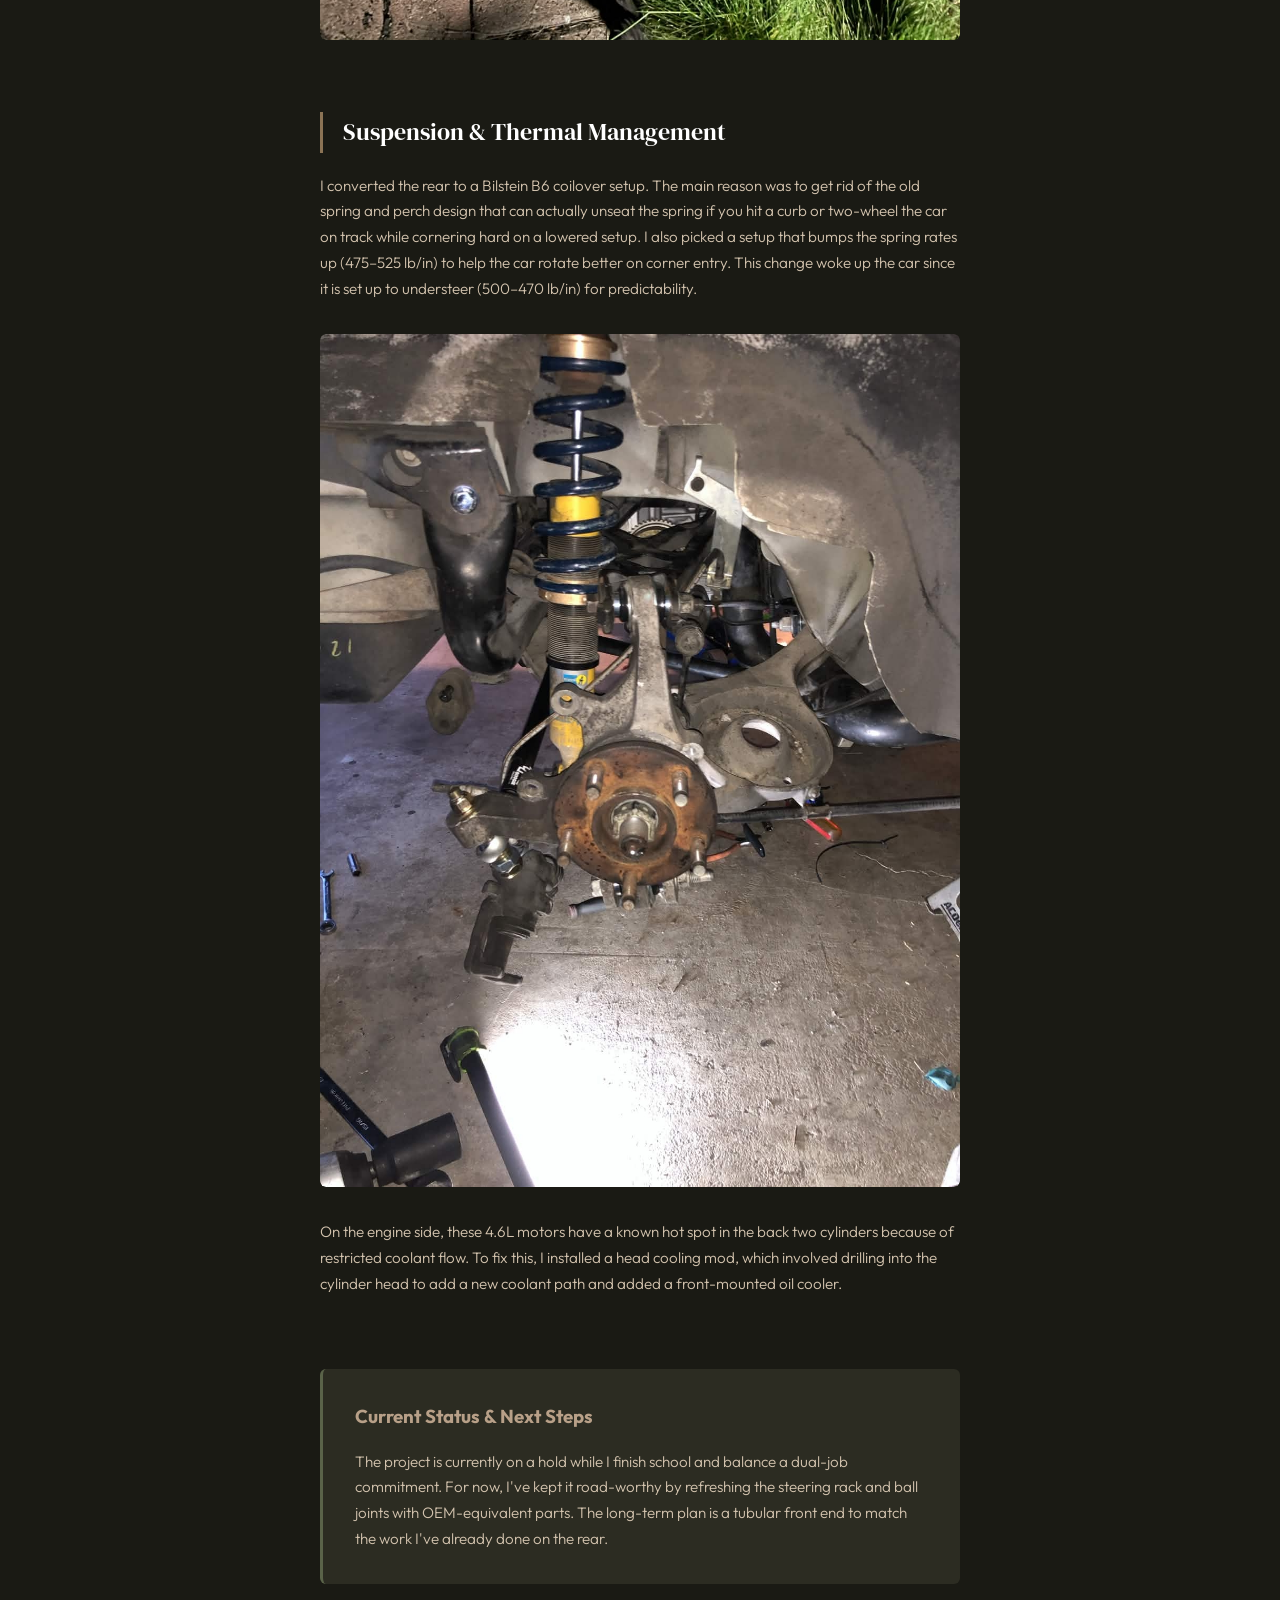
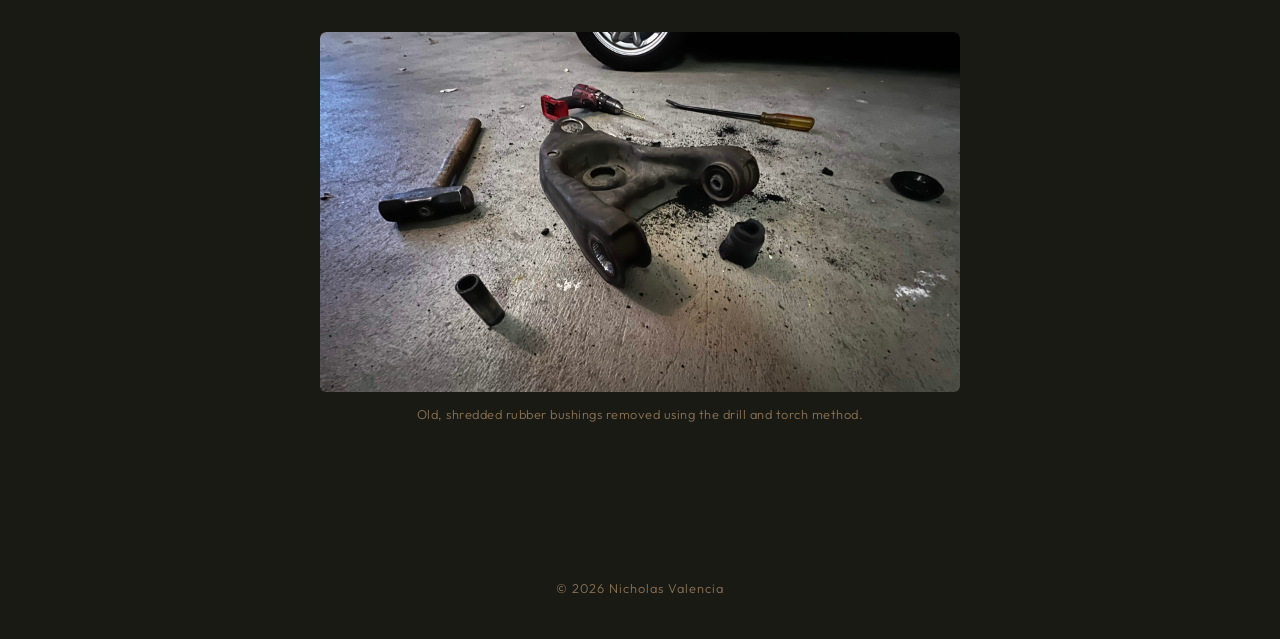
==== commit f2be6fc7: "Updated some text" ====
--- a/cobra.html
+++ b/cobra.html
@@ -33,7 +33,7 @@
             <p>The New Edge Mustang chassis is notorious for flexing and twisting under load. I first installed full-length subframe connectors to tie the car together. During the install, I actually found that the chassis had a slight twist from a previous owner. Getting the connectors in and squared up made a massive difference in how the car transfers weight and responds to steering inputs.</p>
             <div class="image-block">
                 <img src="images/subframe_install.jpg" alt="Subframe install">
-                <div class="image-caption">Subframe connector install along with brake maintenance.</div>
+                <div class="image-caption">Subframe connector install along with brake maintenance. I upgraded to RBF 660, stainless steel lines, and more aggressive pads with a higher Mu.</div>
             </div>
         </div>
 
--- a/css/style.css
+++ b/css/style.css
@@ -162,12 +162,7 @@
     height: 100%;
     object-fit: cover;
     display: block;
-    
-    /* 1. Set the 'anchor' point to the right side where your face is */
     transform-origin: 58% 40%; 
-    
-    /* 2. Zoom in from that anchor point */
-    /* Increase this number (e.g., 2.5) to zoom in closer to your face */
     transform: scale(2.2); 
 }
 
@@ -210,6 +205,144 @@
     line-height: 1.5;
     color: var(--earth-light);
     max-width: 700px;
+}
+
+
+/* ==========================================
+   INDEX PAGE — EXPERIENCE
+   ========================================== */
+
+.experience-section {
+    background: var(--earth-deep);
+}
+
+.experience-grid {
+    display: flex;
+    flex-direction: column;
+    gap: 0;
+}
+
+.experience-item {
+    padding: 36px 0;
+    border-bottom: 1px solid rgba(138, 115, 85, 0.15);
+    position: relative;
+    text-decoration: none;
+    color: inherit;
+}
+
+.experience-item:first-child {
+    border-top: 1px solid rgba(138, 115, 85, 0.15);
+}
+
+.experience-link {
+    display: block;
+    cursor: pointer;
+    transition: all 0.4s ease;
+}
+
+.experience-link:hover {
+    padding-left: 20px;
+}
+
+.experience-link:hover .experience-role {
+    color: var(--white-pure);
+}
+
+.experience-link:hover .experience-arrow {
+    transform: translateX(6px);
+    opacity: 1;
+}
+
+.experience-header {
+    display: flex;
+    justify-content: space-between;
+    align-items: flex-start;
+    margin-bottom: 16px;
+    gap: 20px;
+}
+
+.experience-role {
+    font-family: 'DM Serif Display', serif;
+    font-size: clamp(1.15rem, 2vw, 1.45rem);
+    color: var(--earth-light);
+    transition: color 0.3s ease;
+    margin-bottom: 4px;
+}
+
+.experience-company {
+    font-size: 0.85rem;
+    font-weight: 500;
+    letter-spacing: 1px;
+    text-transform: uppercase;
+    color: var(--earth-sage);
+}
+
+.experience-meta {
+    display: flex;
+    flex-direction: column;
+    align-items: flex-end;
+    flex-shrink: 0;
+}
+
+.experience-date {
+    font-size: 0.8rem;
+    color: var(--earth-warm);
+    letter-spacing: 0.5px;
+    white-space: nowrap;
+}
+
+.experience-location {
+    font-size: 0.75rem;
+    color: var(--earth-sage);
+    letter-spacing: 0.5px;
+}
+
+.experience-details {
+    list-style: none;
+    padding: 0;
+    margin: 0;
+}
+
+.experience-details li {
+    color: var(--earth-sand);
+    font-size: 0.9rem;
+    line-height: 1.6;
+    padding: 6px 0 6px 18px;
+    position: relative;
+}
+
+.experience-details li::before {
+    content: '';
+    position: absolute;
+    left: 0;
+    top: 14px;
+    width: 5px;
+    height: 5px;
+    border-radius: 50%;
+    background: var(--earth-warm);
+    opacity: 0.5;
+}
+
+.experience-arrow {
+    position: absolute;
+    right: 0;
+    top: 50%;
+    transform: translateY(-50%);
+    font-size: 1.5rem;
+    color: var(--earth-warm);
+    opacity: 0;
+    transition: all 0.3s ease;
+}
+
+@media (max-width: 600px) {
+    .experience-header {
+        flex-direction: column;
+        gap: 4px;
+    }
+
+    .experience-meta {
+        align-items: flex-start;
+    }
 }
 
 
